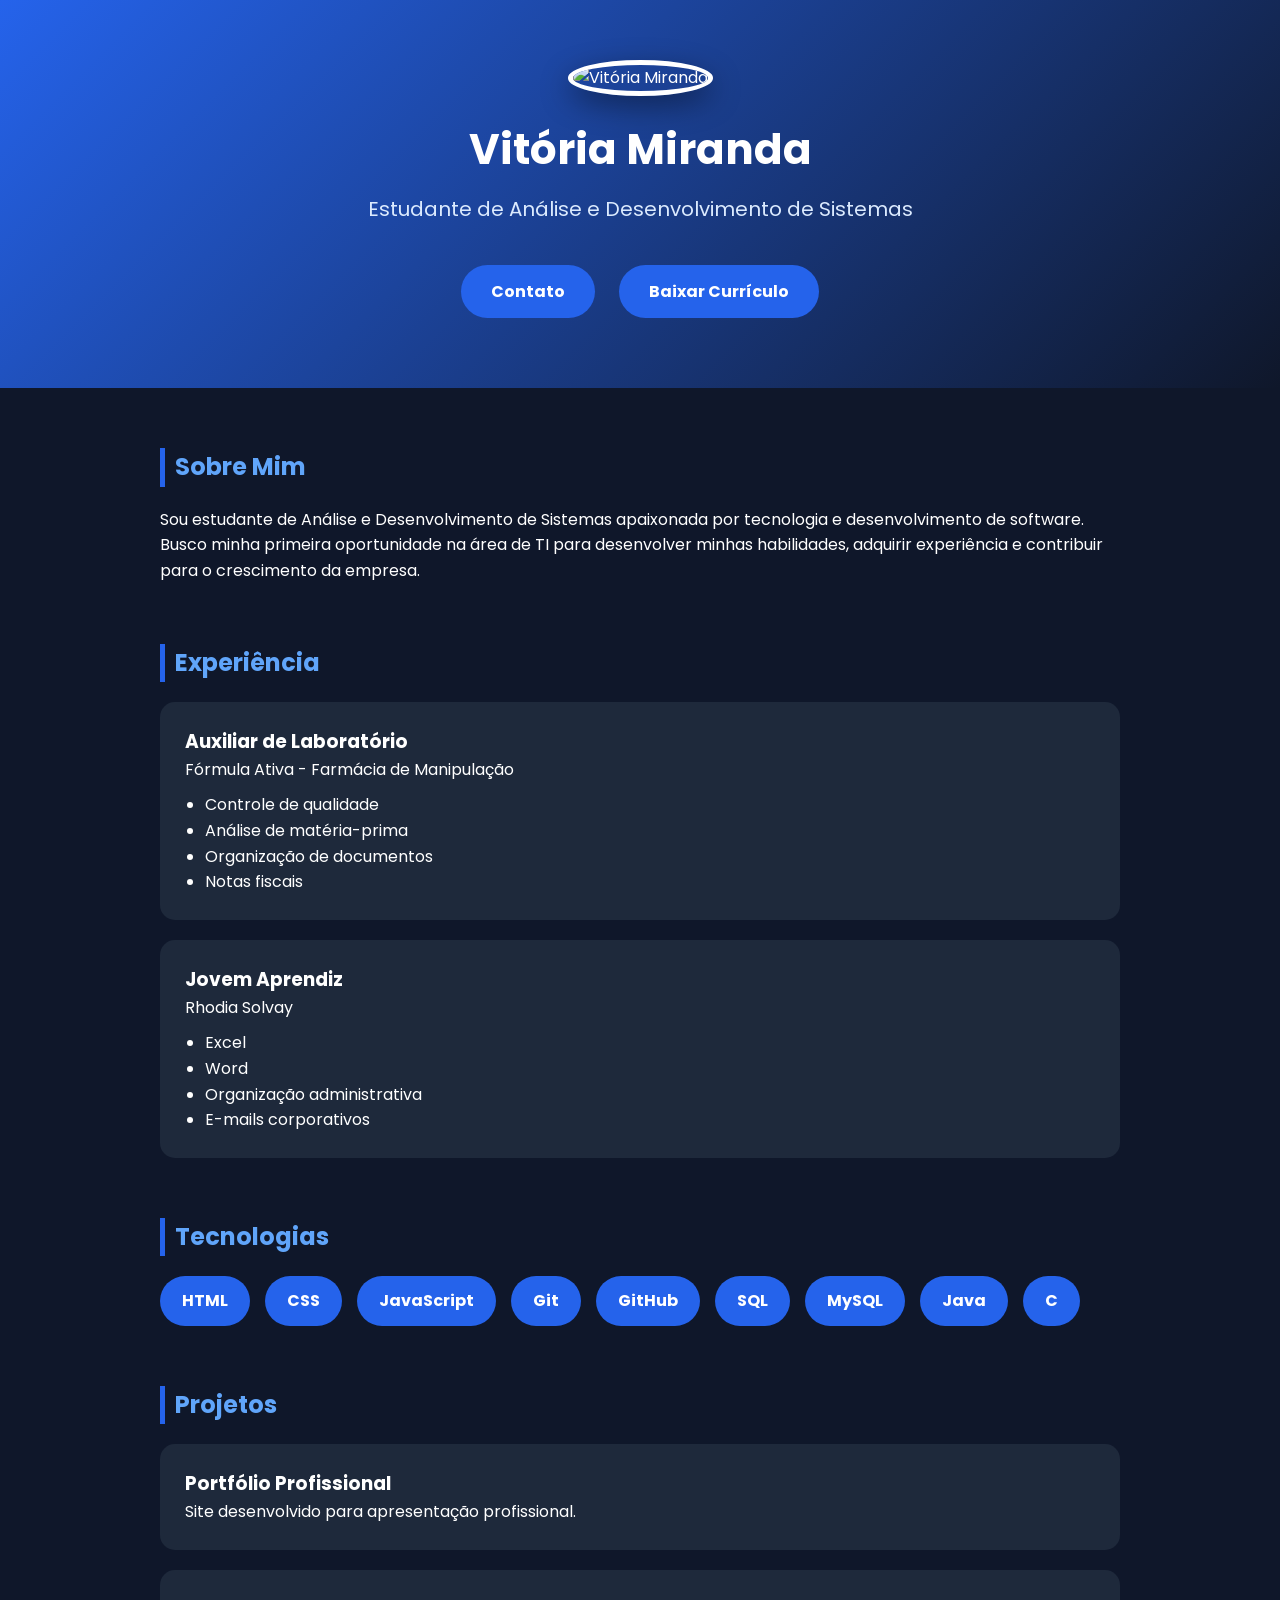
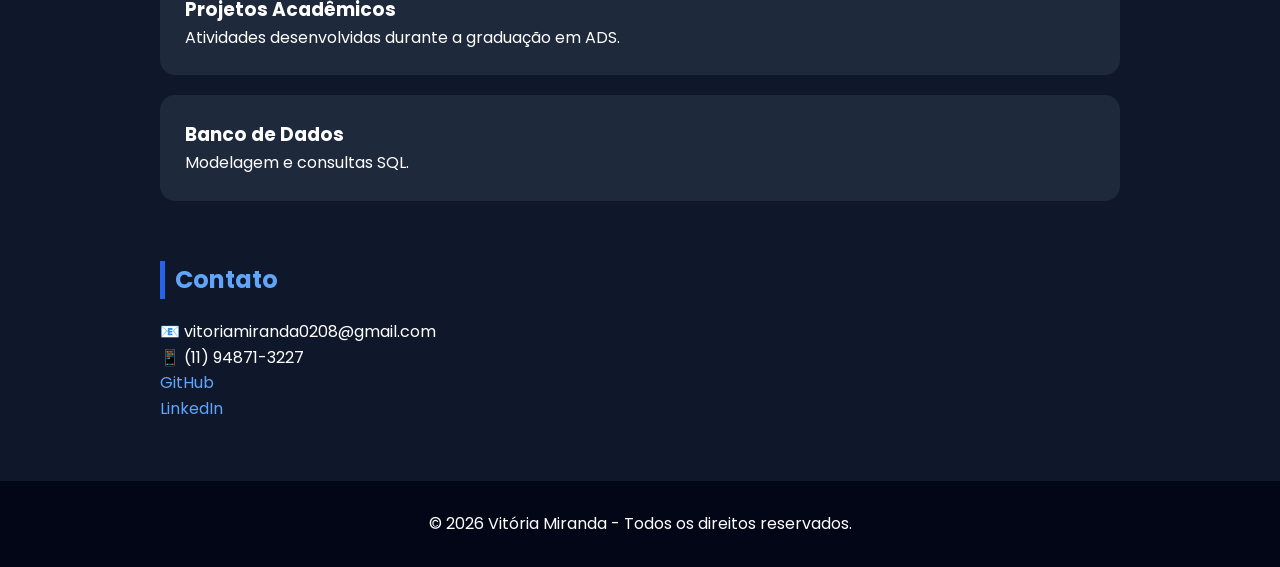
==== index.html @ 78eb8490 "Add initial HTML structure for portfolio This file contains the complete HTML structure for Vitória " ====
<!DOCTYPE html>
<html lang="pt-BR">
<head>
    <meta charset="UTF-8">
    <meta name="viewport" content="width=device-width, initial-scale=1.0">
    <title>Vitória Miranda | Portfólio</title>

    <link rel="stylesheet" href="style.css">

    <link href="https://fonts.googleapis.com/css2?family=Poppins:wght@300;400;600;700&display=swap" rel="stylesheet">
</head>

<body>

<header>

    <div class="container">

        <img src="foto.jpg" alt="Vitória Miranda" class="foto">

        <h1>Vitória Miranda</h1>

        <p>Estudante de Análise e Desenvolvimento de Sistemas</p>

        <div class="botoes">
            <a href="#contato">Contato</a>
            <a href="Curriculo.pdf" download>Baixar Currículo</a>
        </div>

    </div>

</header>

<section>

<h2>Sobre Mim</h2>

<p>

Sou estudante de Análise e Desenvolvimento de Sistemas apaixonada por tecnologia e desenvolvimento de software.

Busco minha primeira oportunidade na área de TI para desenvolver minhas habilidades, adquirir experiência e contribuir para o crescimento da empresa.

</p>

</section>

<section>

<h2>Experiência</h2>

<div class="card">

<h3>Auxiliar de Laboratório</h3>

<p>Fórmula Ativa - Farmácia de Manipulação</p>

<ul>

<li>Controle de qualidade</li>

<li>Análise de matéria-prima</li>

<li>Organização de documentos</li>

<li>Notas fiscais</li>

</ul>

</div>

<div class="card">

<h3>Jovem Aprendiz</h3>

<p>Rhodia Solvay</p>

<ul>

<li>Excel</li>

<li>Word</li>

<li>Organização administrativa</li>

<li>E-mails corporativos</li>

</ul>

</div>

</section>

<section>

<h2>Tecnologias</h2>

<div class="skills">

<span>HTML</span>

<span>CSS</span>

<span>JavaScript</span>

<span>Git</span>

<span>GitHub</span>

<span>SQL</span>

<span>MySQL</span>

<span>Java</span>

<span>C</span>

</div>

</section>

<section>

<h2>Projetos</h2>

<div class="card">

<h3>Portfólio Profissional</h3>

<p>Site desenvolvido para apresentação profissional.</p>

</div>

<div class="card">

<h3>Projetos Acadêmicos</h3>

<p>Atividades desenvolvidas durante a graduação em ADS.</p>

</div>

<div class="card">

<h3>Banco de Dados</h3>

<p>Modelagem e consultas SQL.</p>

</div>

</section>

<section id="contato">

<h2>Contato</h2>

<p>📧 vitoriamiranda0208@gmail.com</p>

<p>📱 (11) 94871-3227</p>

<p>
<a href="https://github.com/vitoriamiranda0208-hue" target="_blank">
GitHub
</a>
</p>

<p>
<a href="https://www.linkedin.com/in/vitoria-miranda-86aa9a30a/" target="_blank">
LinkedIn
</a>
</p>

</section>

<footer>

<p>© 2026 Vitória Miranda - Todos os direitos reservados.</p>

</footer>

<script src="script.js"></script>

</body>
</html>
---- style.css ----
*{
    margin:0;
    padding:0;
    box-sizing:border-box;
    font-family:'Poppins',sans-serif;
}

body{
    background:#0f172a;
    color:#fff;
    line-height:1.6;
}

header{
    background:linear-gradient(135deg,#2563eb,#0f172a);
    padding:60px 20px;
    text-align:center;
}

.container{
    max-width:1000px;
    margin:auto;
}

.foto{
    width:180px;
    height:180px;
    border-radius:50%;
    object-fit:cover;
    border:5px solid #fff;
    margin-bottom:20px;
    box-shadow:0 10px 30px rgba(0,0,0,.4);
}

h1{
    font-size:42px;
    margin-bottom:10px;
}

header p{
    font-size:20px;
    color:#dbeafe;
}

.botoes{
    margin-top:30px;
}

.botoes a{
    display:inline-block;
    text-decoration:none;
    color:#fff;
    background:#2563eb;
    padding:14px 30px;
    margin:10px;
    border-radius:30px;
    transition:.3s;
    font-weight:bold;
}

.botoes a:hover{
    background:#1d4ed8;
    transform:translateY(-3px);
}

section{
    max-width:1000px;
    margin:60px auto;
    padding:0 20px;
}

h2{
    color:#60a5fa;
    margin-bottom:20px;
    border-left:5px solid #2563eb;
    padding-left:10px;
}

.card{
    background:#1e293b;
    padding:25px;
    border-radius:15px;
    margin-bottom:20px;
    transition:.3s;
}

.card:hover{
    transform:translateY(-5px);
}

.card ul{
    margin-left:20px;
    margin-top:10px;
}

.skills{
    display:flex;
    flex-wrap:wrap;
    gap:15px;
}

.skills span{
    background:#2563eb;
    padding:12px 22px;
    border-radius:30px;
    font-weight:bold;
}

#contato a{
    color:#60a5fa;
    text-decoration:none;
}

footer{
    text-align:center;
    padding:30px;
    background:#020617;
    margin-top:60px;
}

@media(max-width:768px){

h1{
font-size:32px;
}

.foto{
width:150px;
height:150px;
}

.botoes a{
display:block;
margin:15px auto;
width:230px;
}

.skills{
justify-content:center;
}

}
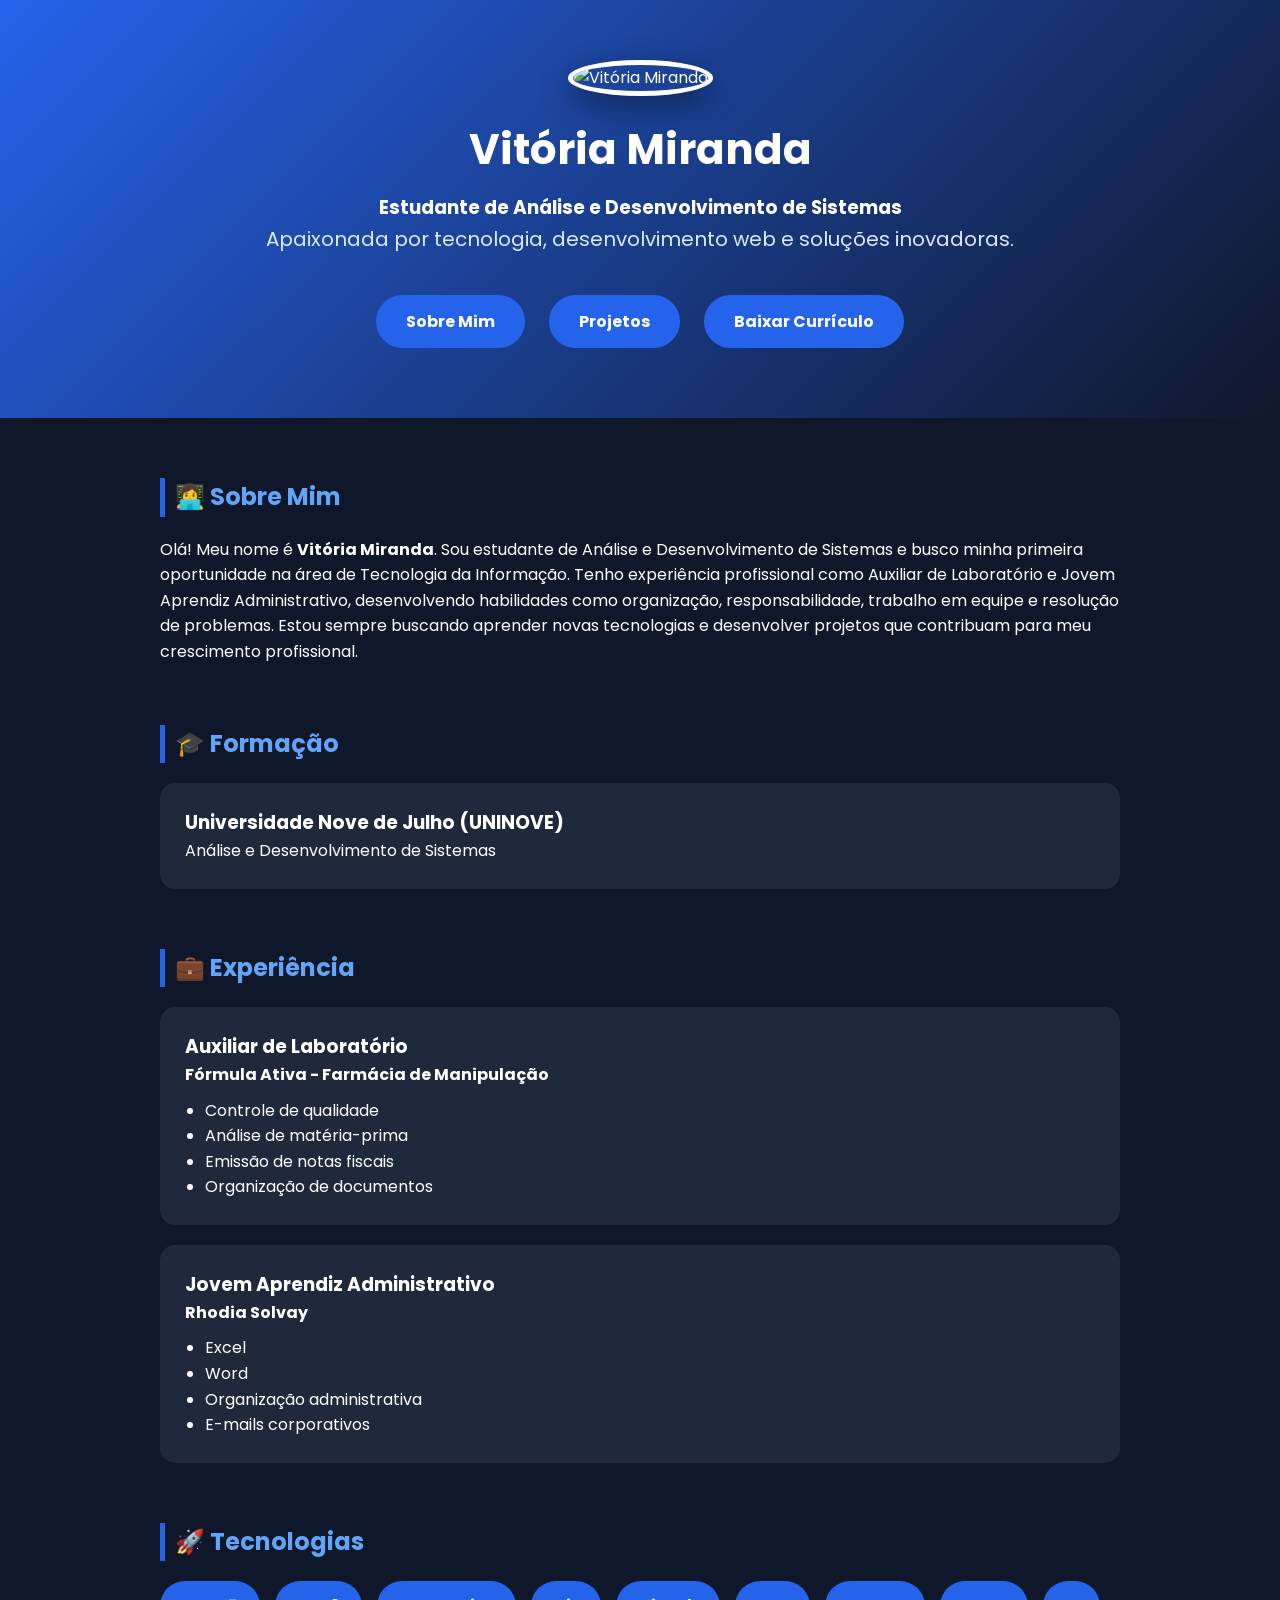
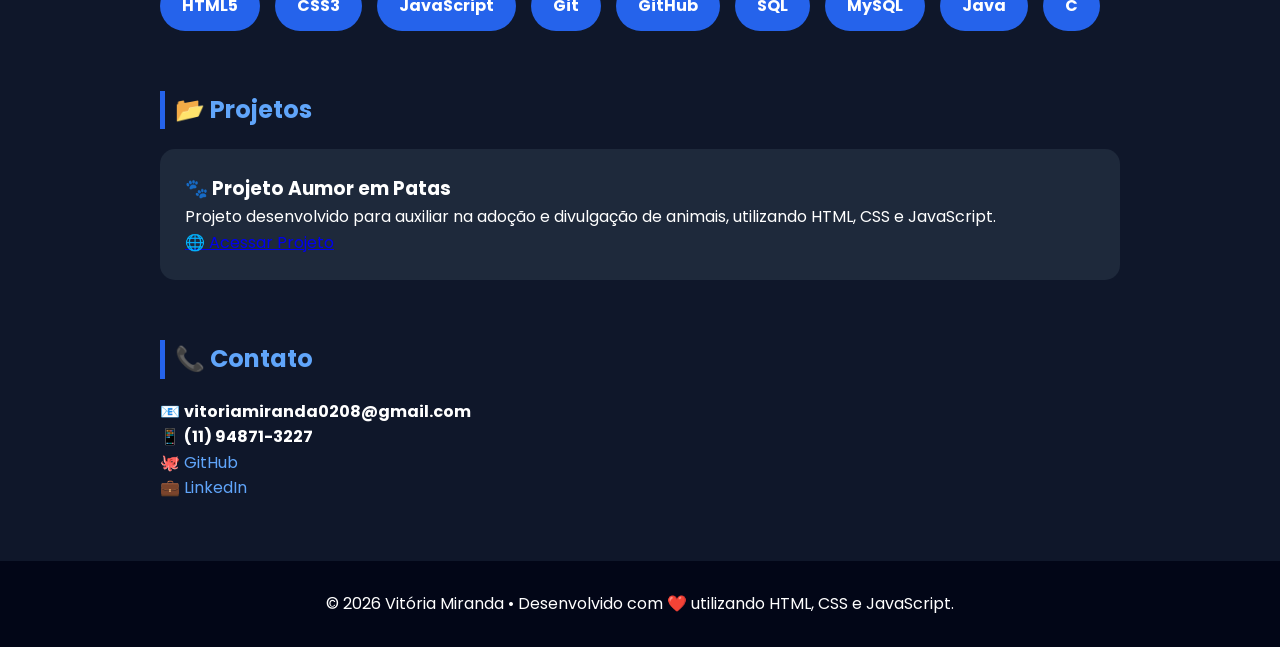
==== commit a8b053a3: "Create initial portfolio website structure Initial creation of the portfolio website for Vitória Mir" ====
--- a/index.html
+++ b/index.html
@@ -1,59 +1,89 @@
 <!DOCTYPE html>
 <html lang="pt-BR">
+
 <head>
-    <meta charset="UTF-8">
-    <meta name="viewport" content="width=device-width, initial-scale=1.0">
-    <title>Vitória Miranda | Portfólio</title>
-
-    <link rel="stylesheet" href="style.css">
-
-    <link href="https://fonts.googleapis.com/css2?family=Poppins:wght@300;400;600;700&display=swap" rel="stylesheet">
+<meta charset="UTF-8">
+<meta name="viewport" content="width=device-width, initial-scale=1.0">
+
+<title>Vitória Miranda | Portfólio</title>
+
+<link rel="stylesheet" href="style.css">
+
+<link href="https://fonts.googleapis.com/css2?family=Poppins:wght@300;400;600;700&display=swap" rel="stylesheet">
+
 </head>
 
 <body>
 
 <header>
 
-    <div class="container">
-
-        <img src="foto.jpg" alt="Vitória Miranda" class="foto">
-
-        <h1>Vitória Miranda</h1>
-
-        <p>Estudante de Análise e Desenvolvimento de Sistemas</p>
-
-        <div class="botoes">
-            <a href="#contato">Contato</a>
-            <a href="Curriculo.pdf" download>Baixar Currículo</a>
-        </div>
-
-    </div>
+<div class="container">
+
+<img src="foto.jpg" alt="Vitória Miranda" class="foto">
+
+<h1>Vitória Miranda</h1>
+
+<h3>Estudante de Análise e Desenvolvimento de Sistemas</h3>
+
+<p>
+Apaixonada por tecnologia, desenvolvimento web e soluções inovadoras.
+</p>
+
+<div class="botoes">
+
+<a href="#sobre">Sobre Mim</a>
+
+<a href="#projetos">Projetos</a>
+
+<a href="Curriculo.pdf" download>Baixar Currículo</a>
+
+</div>
+
+</div>
 
 </header>
 
+<section id="sobre">
+
+<h2>👩‍💻 Sobre Mim</h2>
+
+<p>
+
+Olá! Meu nome é <strong>Vitória Miranda</strong>.
+
+Sou estudante de Análise e Desenvolvimento de Sistemas e busco minha primeira oportunidade na área de Tecnologia da Informação.
+
+Tenho experiência profissional como Auxiliar de Laboratório e Jovem Aprendiz Administrativo, desenvolvendo habilidades como organização, responsabilidade, trabalho em equipe e resolução de problemas.
+
+Estou sempre buscando aprender novas tecnologias e desenvolver projetos que contribuam para meu crescimento profissional.
+
+</p>
+
+</section>
+
 <section>
 
-<h2>Sobre Mim</h2>
-
-<p>
-
-Sou estudante de Análise e Desenvolvimento de Sistemas apaixonada por tecnologia e desenvolvimento de software.
-
-Busco minha primeira oportunidade na área de TI para desenvolver minhas habilidades, adquirir experiência e contribuir para o crescimento da empresa.
-
-</p>
+<h2>🎓 Formação</h2>
+
+<div class="card">
+
+<h3>Universidade Nove de Julho (UNINOVE)</h3>
+
+<p>Análise e Desenvolvimento de Sistemas</p>
+
+</div>
 
 </section>
 
 <section>
 
-<h2>Experiência</h2>
+<h2>💼 Experiência</h2>
 
 <div class="card">
 
 <h3>Auxiliar de Laboratório</h3>
 
-<p>Fórmula Ativa - Farmácia de Manipulação</p>
+<p><strong>Fórmula Ativa - Farmácia de Manipulação</strong></p>
 
 <ul>
 
@@ -61,19 +91,19 @@
 
 <li>Análise de matéria-prima</li>
 
+<li>Emissão de notas fiscais</li>
+
 <li>Organização de documentos</li>
 
-<li>Notas fiscais</li>
-
 </ul>
 
 </div>
 
 <div class="card">
 
-<h3>Jovem Aprendiz</h3>
-
-<p>Rhodia Solvay</p>
+<h3>Jovem Aprendiz Administrativo</h3>
+
+<p><strong>Rhodia Solvay</strong></p>
 
 <ul>
 
@@ -93,13 +123,13 @@
 
 <section>
 
-<h2>Tecnologias</h2>
+<h2>🚀 Tecnologias</h2>
 
 <div class="skills">
 
-<span>HTML</span>
-
-<span>CSS</span>
+<span>HTML5</span>
+
+<span>CSS3</span>
 
 <span>JavaScript</span>
 
@@ -119,31 +149,29 @@
 
 </section>
 
-<section>
-
-<h2>Projetos</h2>
-
-<div class="card">
-
-<h3>Portfólio Profissional</h3>
-
-<p>Site desenvolvido para apresentação profissional.</p>
-
-</div>
-
-<div class="card">
-
-<h3>Projetos Acadêmicos</h3>
-
-<p>Atividades desenvolvidas durante a graduação em ADS.</p>
-
-</div>
-
-<div class="card">
-
-<h3>Banco de Dados</h3>
-
-<p>Modelagem e consultas SQL.</p>
+<section id="projetos">
+
+<h2>📂 Projetos</h2>
+
+<div class="card">
+
+<h3>🐾 Projeto Aumor em Patas</h3>
+
+<p>
+
+Projeto desenvolvido para auxiliar na adoção e divulgação de animais, utilizando HTML, CSS e JavaScript.
+
+</p>
+
+<p>
+
+<a href="https://vitoriamiranda0208-hue.github.io/Projeto-Aumor-em-Patas-/" target="_blank">
+
+🌐 Acessar Projeto
+
+</a>
+
+</p>
 
 </div>
 
@@ -151,33 +179,46 @@
 
 <section id="contato">
 
-<h2>Contato</h2>
-
-<p>📧 vitoriamiranda0208@gmail.com</p>
-
-<p>📱 (11) 94871-3227</p>
-
-<p>
+<h2>📞 Contato</h2>
+
+<p>📧 <strong>vitoriamiranda0208@gmail.com</strong></p>
+
+<p>📱 <strong>(11) 94871-3227</strong></p>
+
+<p>
+
 <a href="https://github.com/vitoriamiranda0208-hue" target="_blank">
-GitHub
+
+🐙 GitHub
+
 </a>
-</p>
-
-<p>
-<a href="https://www.linkedin.com/in/vitoria-miranda-86aa9a30a/" target="_blank">
-LinkedIn
+
+</p>
+
+<p>
+
+<a href="https://www.linkedin.com/in/vitoria-miranda-86aa9a30a?utm_source=share_via&utm_content=profile&utm_medium=member_ios" target="_blank">
+
+💼 LinkedIn
+
 </a>
+
 </p>
 
 </section>
 
 <footer>
 
-<p>© 2026 Vitória Miranda - Todos os direitos reservados.</p>
+<p>
+
+© 2026 Vitória Miranda • Desenvolvido com ❤️ utilizando HTML, CSS e JavaScript.
+
+</p>
 
 </footer>
 
 <script src="script.js"></script>
 
 </body>
+
 </html>
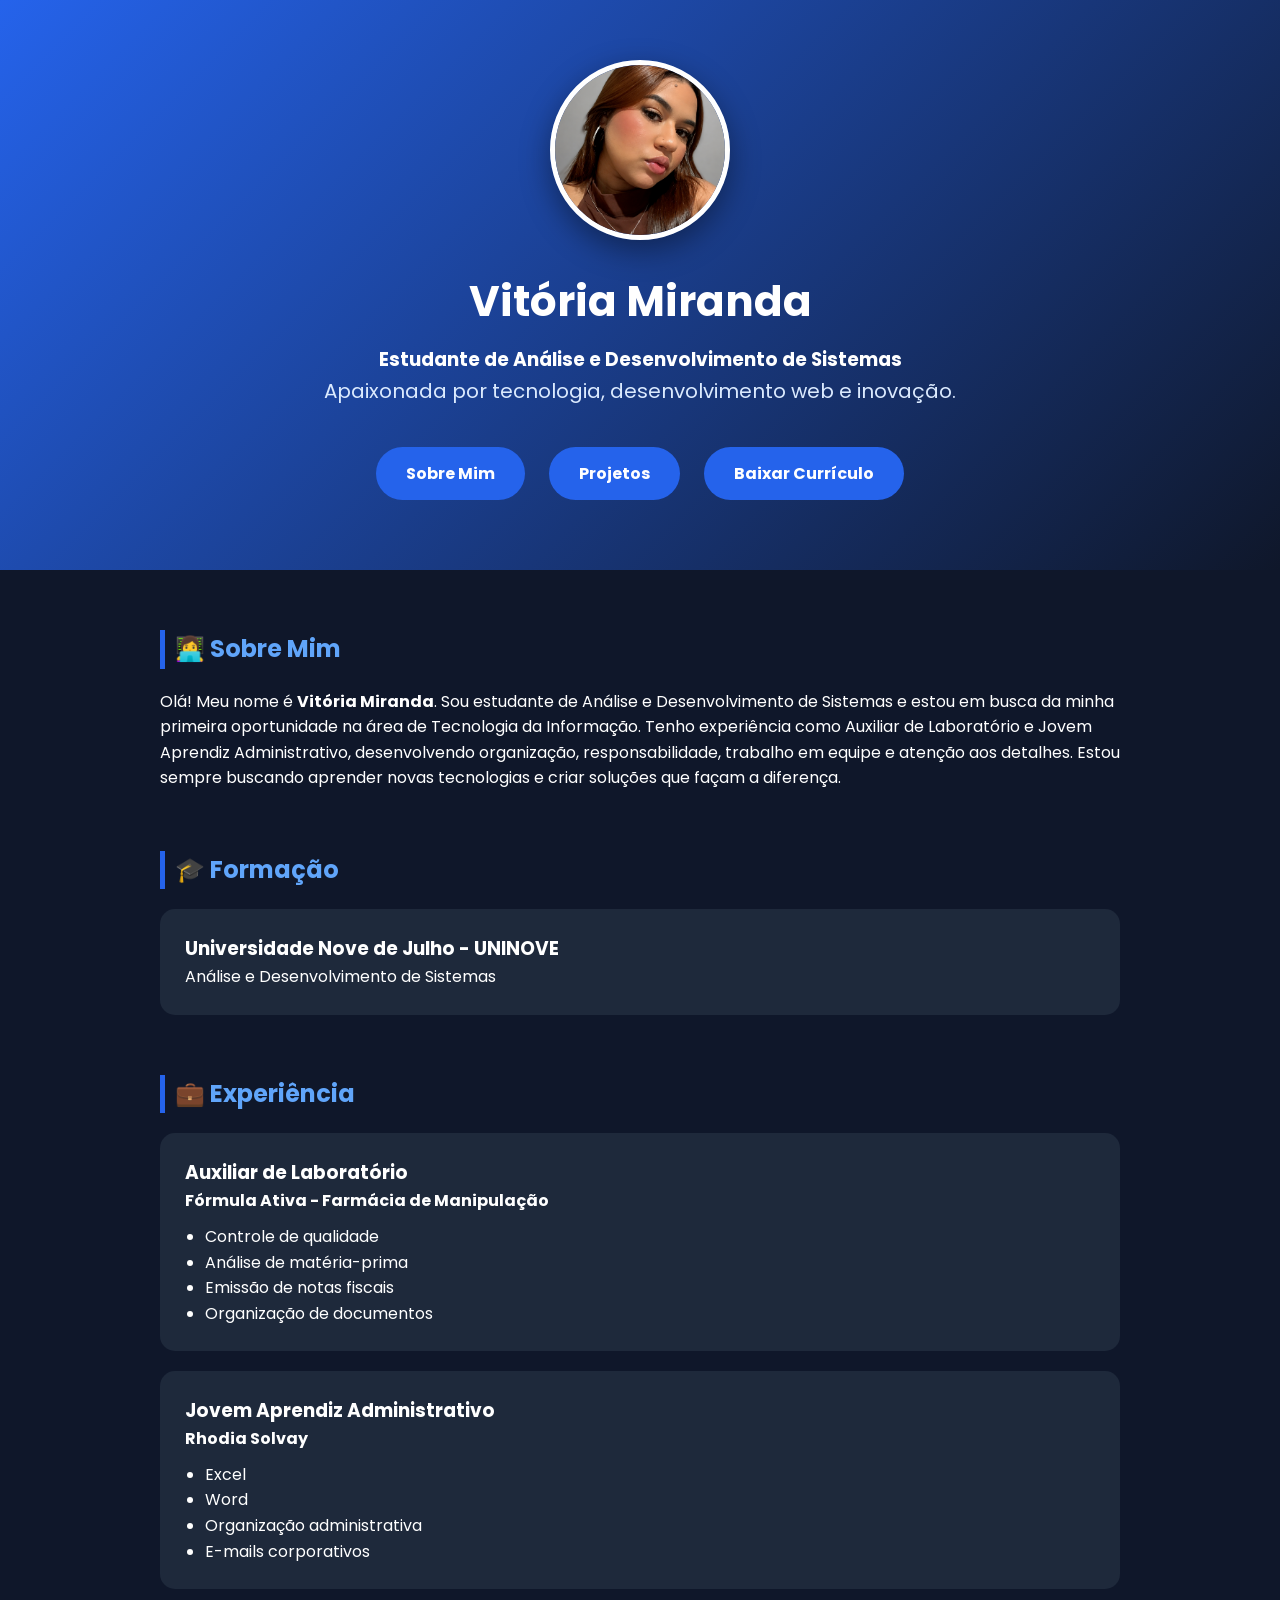
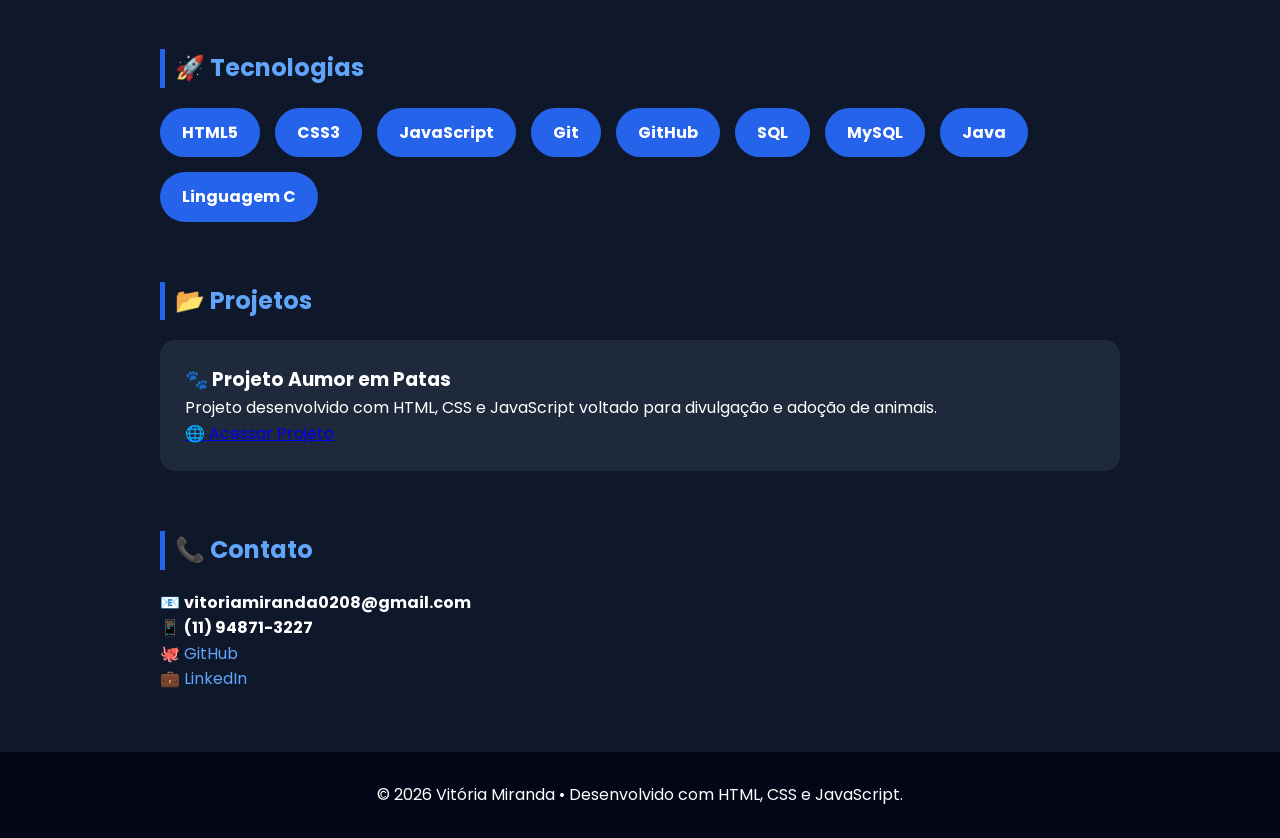
==== commit 0e78b1ab: "Create index.html" ====
--- a/index.html
+++ b/index.html
@@ -10,7 +10,6 @@
 <link rel="stylesheet" href="style.css">
 
 <link href="https://fonts.googleapis.com/css2?family=Poppins:wght@300;400;600;700&display=swap" rel="stylesheet">
-
 </head>
 
 <body>
@@ -19,14 +18,14 @@
 
 <div class="container">
 
-<img src="foto.jpg" alt="Vitória Miranda" class="foto">
+<img src="F89B981B-F125-42B2-BDBA-09FD6602738E.png" alt="Vitória Miranda" class="foto">
 
 <h1>Vitória Miranda</h1>
 
 <h3>Estudante de Análise e Desenvolvimento de Sistemas</h3>
 
 <p>
-Apaixonada por tecnologia, desenvolvimento web e soluções inovadoras.
+Apaixonada por tecnologia, desenvolvimento web e inovação.
 </p>
 
 <div class="botoes">
@@ -35,7 +34,9 @@
 
 <a href="#projetos">Projetos</a>
 
-<a href="Curriculo.pdf" download>Baixar Currículo</a>
+<a href="Currículo Vitória Miranda .docx" download>
+Baixar Currículo
+</a>
 
 </div>
 
@@ -51,11 +52,11 @@
 
 Olá! Meu nome é <strong>Vitória Miranda</strong>.
 
-Sou estudante de Análise e Desenvolvimento de Sistemas e busco minha primeira oportunidade na área de Tecnologia da Informação.
-
-Tenho experiência profissional como Auxiliar de Laboratório e Jovem Aprendiz Administrativo, desenvolvendo habilidades como organização, responsabilidade, trabalho em equipe e resolução de problemas.
-
-Estou sempre buscando aprender novas tecnologias e desenvolver projetos que contribuam para meu crescimento profissional.
+Sou estudante de Análise e Desenvolvimento de Sistemas e estou em busca da minha primeira oportunidade na área de Tecnologia da Informação.
+
+Tenho experiência como Auxiliar de Laboratório e Jovem Aprendiz Administrativo, desenvolvendo organização, responsabilidade, trabalho em equipe e atenção aos detalhes.
+
+Estou sempre buscando aprender novas tecnologias e criar soluções que façam a diferença.
 
 </p>
 
@@ -67,7 +68,7 @@
 
 <div class="card">
 
-<h3>Universidade Nove de Julho (UNINOVE)</h3>
+<h3>Universidade Nove de Julho - UNINOVE</h3>
 
 <p>Análise e Desenvolvimento de Sistemas</p>
 
@@ -128,22 +129,14 @@
 <div class="skills">
 
 <span>HTML5</span>
-
 <span>CSS3</span>
-
 <span>JavaScript</span>
-
 <span>Git</span>
-
 <span>GitHub</span>
-
 <span>SQL</span>
-
 <span>MySQL</span>
-
 <span>Java</span>
-
-<span>C</span>
+<span>Linguagem C</span>
 
 </div>
 
@@ -159,7 +152,7 @@
 
 <p>
 
-Projeto desenvolvido para auxiliar na adoção e divulgação de animais, utilizando HTML, CSS e JavaScript.
+Projeto desenvolvido com HTML, CSS e JavaScript voltado para divulgação e adoção de animais.
 
 </p>
 
@@ -211,7 +204,7 @@
 
 <p>
 
-© 2026 Vitória Miranda • Desenvolvido com ❤️ utilizando HTML, CSS e JavaScript.
+© 2026 Vitória Miranda • Desenvolvido com HTML, CSS e JavaScript.
 
 </p>
 
